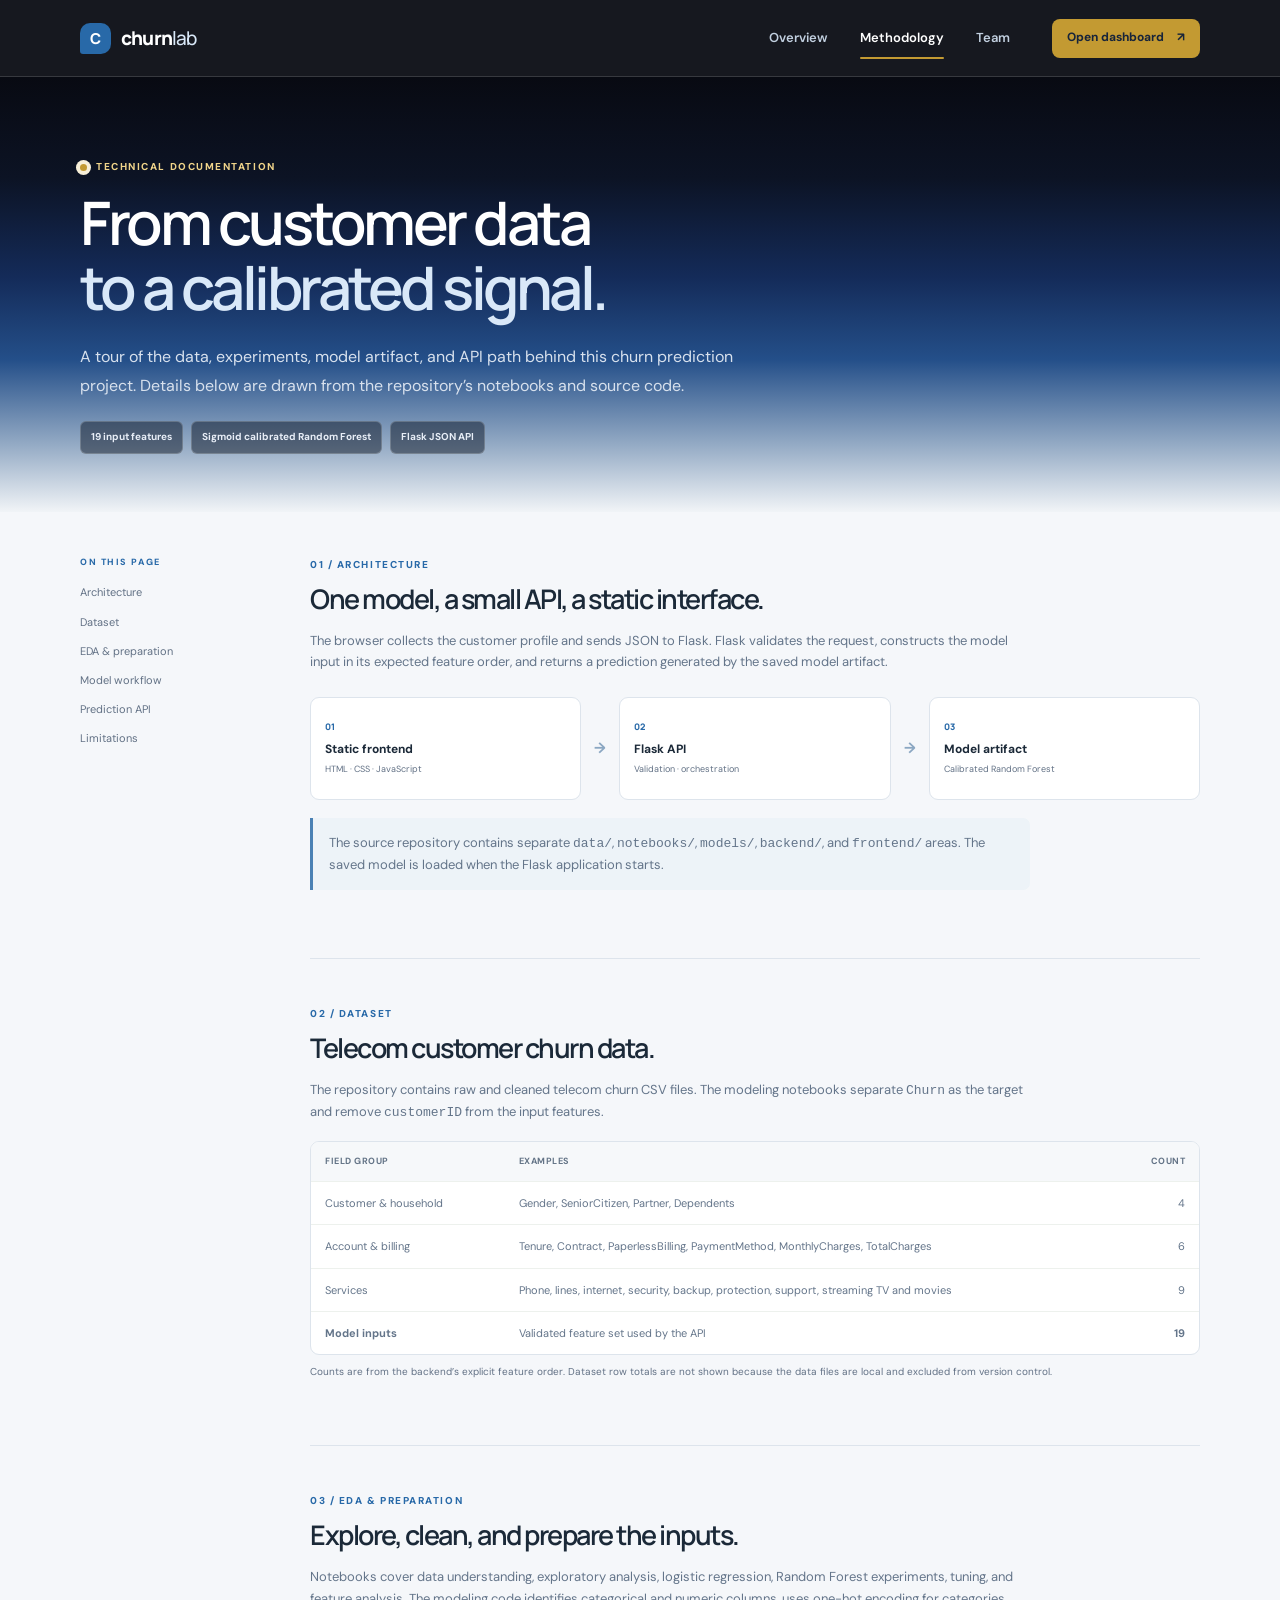
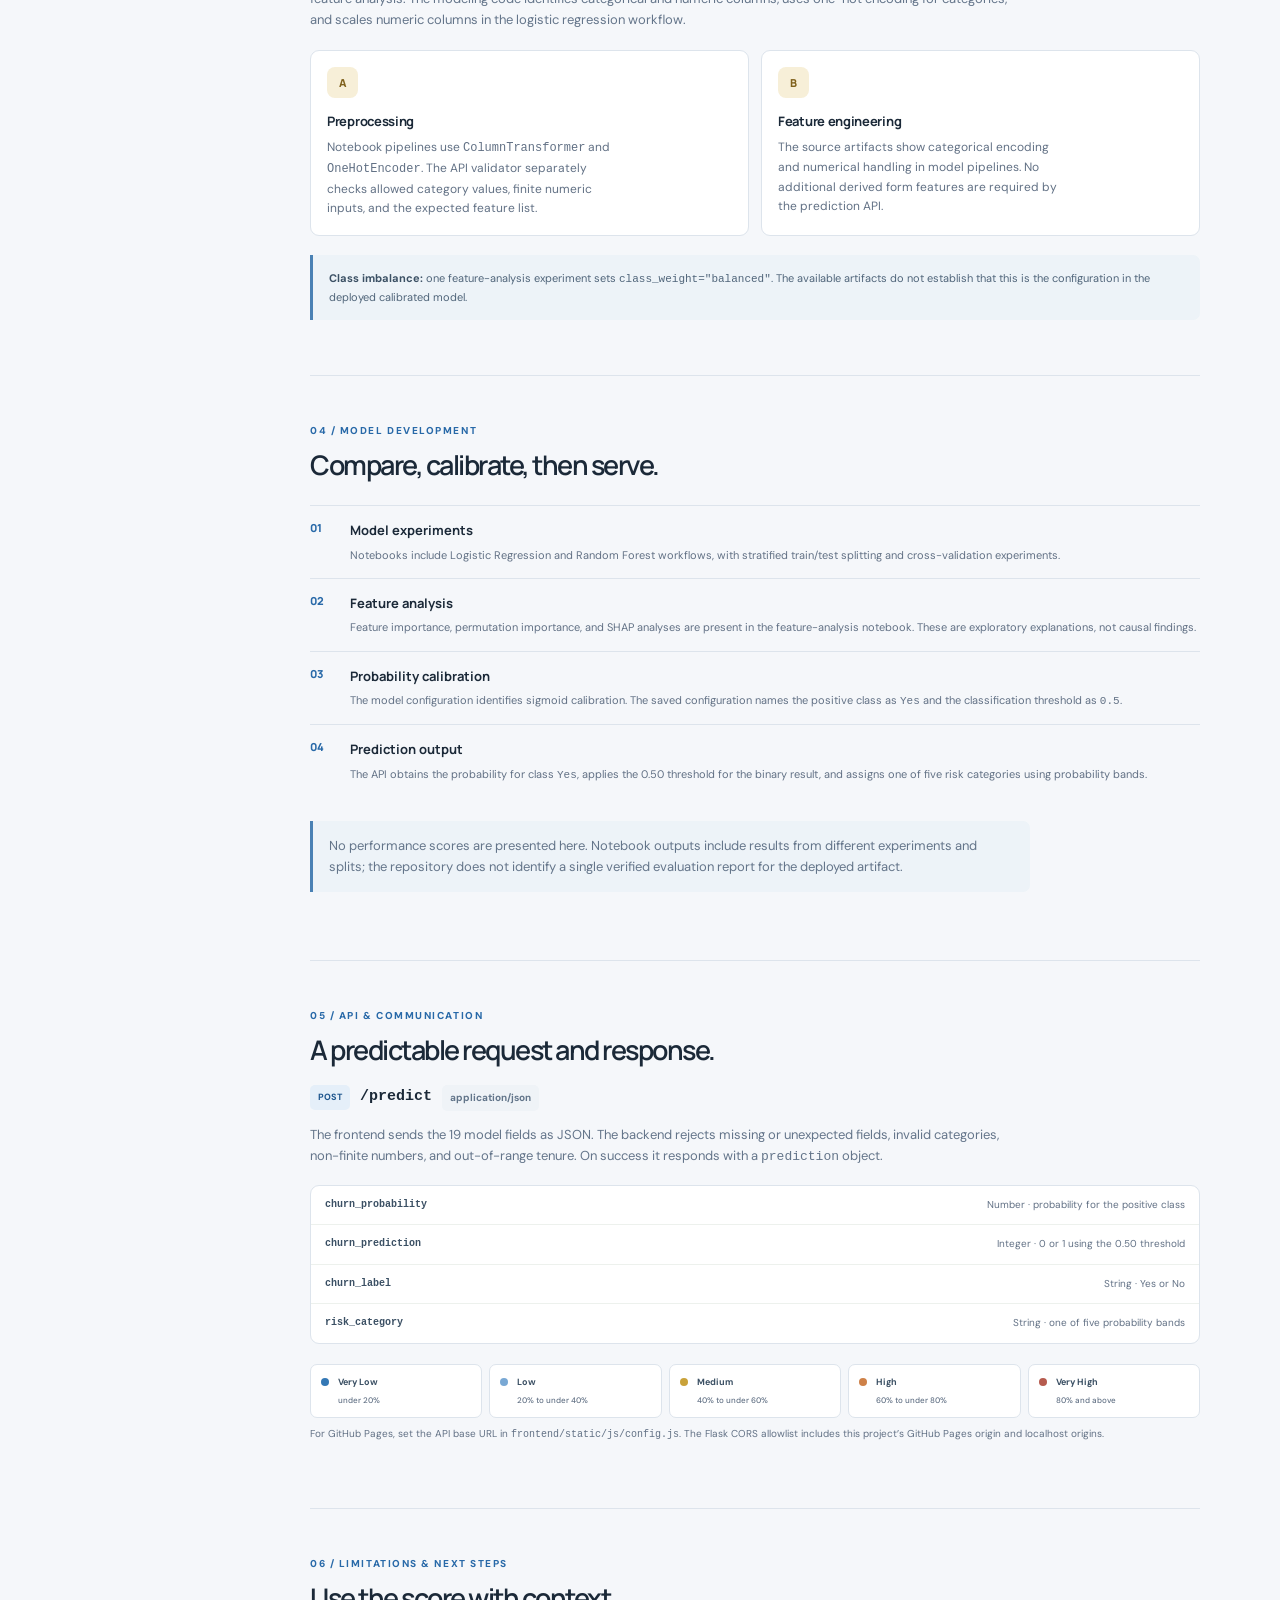
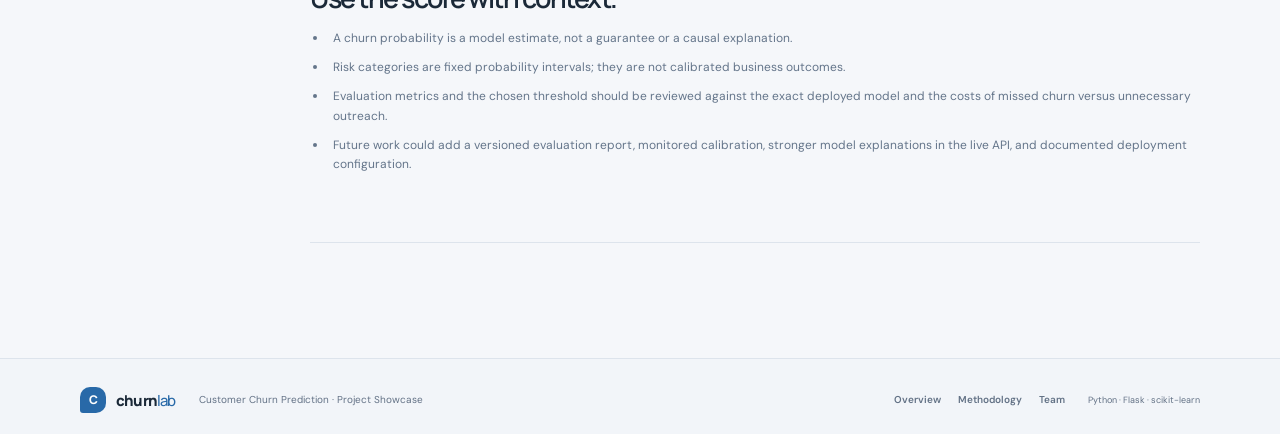
==== frontend/methodology.html @ b845e89e "ui enhancement" ====
<!doctype html>
<html lang="en">
<head>
  <meta charset="utf-8">
  <meta name="viewport" content="width=device-width, initial-scale=1">
  <meta name="theme-color" content="#F5F7FA">
  <meta name="description" content="Technical workflow, model configuration, prediction pipeline, and limitations for the Customer Churn Prediction project.">
  <title>Methodology | Customer Churn Prediction</title>
  <link rel="stylesheet" href="static/css/style.css">
</head>
<body>
  <a class="skip-link" href="#main">Skip to content</a>
  <header class="site-header"><div class="container nav-wrap"><a class="brand" href="index.html"><span class="brand-mark">C</span><span>churn<span class="brand-light">lab</span></span></a><nav class="site-nav" aria-label="Main navigation"><a href="index.html">Overview</a><a class="active" aria-current="page" href="methodology.html">Methodology</a><a href="team.html">Team</a></nav><a class="button button-small button-dark nav-cta" href="index.html#dashboard">Open dashboard <span aria-hidden="true">↗</span></a></div></header>
  <main id="main">
    <section class="page-hero container"><p class="eyebrow"><span class="eyebrow-dot"></span> TECHNICAL DOCUMENTATION</p><h1>From customer data<br><span>to a calibrated signal.</span></h1><p class="hero-lede">A tour of the data, experiments, model artifact, and API path behind this churn prediction project. Details below are drawn from the repository’s notebooks and source code.</p><div class="page-meta"><span>19 input features</span><span>Sigmoid calibrated Random Forest</span><span>Flask JSON API</span></div></section>
    <section class="section container doc-layout"><aside class="toc"><p class="eyebrow">ON THIS PAGE</p><a href="#architecture">Architecture</a><a href="#data">Dataset</a><a href="#eda">EDA & preparation</a><a href="#model">Model workflow</a><a href="#api">Prediction API</a><a href="#limits">Limitations</a></aside>
      <div class="doc-content">
        <section class="doc-section" id="architecture"><p class="eyebrow">01 / ARCHITECTURE</p><h2>One model, a small API, a static interface.</h2><p>The browser collects the customer profile and sends JSON to Flask. Flask validates the request, constructs the model input in its expected feature order, and returns a prediction generated by the saved model artifact.</p><div class="architecture-flow"><div><span>01</span><strong>Static frontend</strong><small>HTML · CSS · JavaScript</small></div><b aria-hidden="true">→</b><div><span>02</span><strong>Flask API</strong><small>Validation · orchestration</small></div><b aria-hidden="true">→</b><div><span>03</span><strong>Model artifact</strong><small>Calibrated Random Forest</small></div></div><p class="note-box">The source repository contains separate <code>data/</code>, <code>notebooks/</code>, <code>models/</code>, <code>backend/</code>, and <code>frontend/</code> areas. The saved model is loaded when the Flask application starts.</p></section>
        <section class="doc-section" id="data"><p class="eyebrow">02 / DATASET</p><h2>Telecom customer churn data.</h2><p>The repository contains raw and cleaned telecom churn CSV files. The modeling notebooks separate <code>Churn</code> as the target and remove <code>customerID</code> from the input features.</p><div class="table-wrap"><table><thead><tr><th>Field group</th><th>Examples</th><th>Count</th></tr></thead><tbody><tr><td>Customer & household</td><td>Gender, SeniorCitizen, Partner, Dependents</td><td>4</td></tr><tr><td>Account & billing</td><td>Tenure, Contract, PaperlessBilling, PaymentMethod, MonthlyCharges, TotalCharges</td><td>6</td></tr><tr><td>Services</td><td>Phone, lines, internet, security, backup, protection, support, streaming TV and movies</td><td>9</td></tr><tr><td><strong>Model inputs</strong></td><td>Validated feature set used by the API</td><td><strong>19</strong></td></tr></tbody></table></div><p class="small-note">Counts are from the backend’s explicit feature order. Dataset row totals are not shown because the data files are local and excluded from version control.</p></section>
        <section class="doc-section" id="eda"><p class="eyebrow">03 / EDA & PREPARATION</p><h2>Explore, clean, and prepare the inputs.</h2><p>Notebooks cover data understanding, exploratory analysis, logistic regression, Random Forest experiments, tuning, and feature analysis. The modeling code identifies categorical and numeric columns, uses one-hot encoding for categories, and scales numeric columns in the logistic regression workflow.</p><div class="two-col-cards"><article><span class="number-stamp">A</span><h3>Preprocessing</h3><p>Notebook pipelines use <code>ColumnTransformer</code> and <code>OneHotEncoder</code>. The API validator separately checks allowed category values, finite numeric inputs, and the expected feature list.</p></article><article><span class="number-stamp">B</span><h3>Feature engineering</h3><p>The source artifacts show categorical encoding and numerical handling in model pipelines. No additional derived form features are required by the prediction API.</p></article></div><div class="note-box"><strong>Class imbalance:</strong> one feature-analysis experiment sets <code>class_weight="balanced"</code>. The available artifacts do not establish that this is the configuration in the deployed calibrated model.</div></section>
        <section class="doc-section" id="model"><p class="eyebrow">04 / MODEL DEVELOPMENT</p><h2>Compare, calibrate, then serve.</h2><div class="workflow-list"><div><span>01</span><div><h3>Model experiments</h3><p>Notebooks include Logistic Regression and Random Forest workflows, with stratified train/test splitting and cross-validation experiments.</p></div></div><div><span>02</span><div><h3>Feature analysis</h3><p>Feature importance, permutation importance, and SHAP analyses are present in the feature-analysis notebook. These are exploratory explanations, not causal findings.</p></div></div><div><span>03</span><div><h3>Probability calibration</h3><p>The model configuration identifies sigmoid calibration. The saved configuration names the positive class as <code>Yes</code> and the classification threshold as <code>0.5</code>.</p></div></div><div><span>04</span><div><h3>Prediction output</h3><p>The API obtains the probability for class <code>Yes</code>, applies the 0.50 threshold for the binary result, and assigns one of five risk categories using probability bands.</p></div></div></div><p class="note-box">No performance scores are presented here. Notebook outputs include results from different experiments and splits; the repository does not identify a single verified evaluation report for the deployed artifact.</p></section>
        <section class="doc-section" id="api"><p class="eyebrow">05 / API & COMMUNICATION</p><h2>A predictable request and response.</h2><div class="endpoint-summary"><span class="method-pill">POST</span><code>/predict</code><span class="tag-neutral">application/json</span></div><p>The frontend sends the 19 model fields as JSON. The backend rejects missing or unexpected fields, invalid categories, non-finite numbers, and out-of-range tenure. On success it responds with a <code>prediction</code> object.</p><div class="api-fields"><div><code>churn_probability</code><span>Number · probability for the positive class</span></div><div><code>churn_prediction</code><span>Integer · 0 or 1 using the 0.50 threshold</span></div><div><code>churn_label</code><span>String · Yes or No</span></div><div><code>risk_category</code><span>String · one of five probability bands</span></div></div><div class="risk-bands"><div><i class="risk-dot risk-1"></i><span>Very Low</span><strong>under 20%</strong></div><div><i class="risk-dot risk-2"></i><span>Low</span><strong>20% to under 40%</strong></div><div><i class="risk-dot risk-3"></i><span>Medium</span><strong>40% to under 60%</strong></div><div><i class="risk-dot risk-4"></i><span>High</span><strong>60% to under 80%</strong></div><div><i class="risk-dot risk-5"></i><span>Very High</span><strong>80% and above</strong></div></div><p class="small-note">For GitHub Pages, set the API base URL in <code>frontend/static/js/config.js</code>. The Flask CORS allowlist includes this project’s GitHub Pages origin and localhost origins.</p></section>
        <section class="doc-section" id="limits"><p class="eyebrow">06 / LIMITATIONS & NEXT STEPS</p><h2>Use the score with context.</h2><ul class="plain-list"><li>A churn probability is a model estimate, not a guarantee or a causal explanation.</li><li>Risk categories are fixed probability intervals; they are not calibrated business outcomes.</li><li>Evaluation metrics and the chosen threshold should be reviewed against the exact deployed model and the costs of missed churn versus unnecessary outreach.</li><li>Future work could add a versioned evaluation report, monitored calibration, stronger model explanations in the live API, and documented deployment configuration.</li></ul></section>
      </div></section>
  </main>
  <footer class="site-footer"><div class="container footer-inner"><a class="brand" href="index.html"><span class="brand-mark">C</span><span>churn<span class="brand-light">lab</span></span></a><p>Customer Churn Prediction · Project Showcase</p><nav aria-label="Footer navigation"><a href="index.html">Overview</a><a href="methodology.html">Methodology</a><a href="team.html">Team</a></nav><span class="footer-tech">Python · Flask · scikit-learn</span></div></footer>
</body>
</html>
---- frontend/static/css/style.css ----
@import url('https://fonts.googleapis.com/css2?family=DM+Sans:wght@400;500;600;700&family=Manrope:wght@400;500;600;700;800&display=swap');

:root {
  color-scheme: light;
  --ink: #1B2938;
  --ink-soft: #3B5064;
  --muted: #627185;
  --blue: #2869A8;
  --blue-deep: #1E4F82;
  --blue-pale: #DCEAF6;
  --blue-wash: #EFF5FB;
  --paper: #F5F7FA;
  --white: #fff;
  --line: #DDE4EC;
  --gold: #C39A32;
  --gold-pale: #F7EFD8;
  --danger: #a7473f;
  --shadow: 0 22px 60px rgba(27, 48, 72, .10);
  --radius: 18px;
  --space-section: clamp(72px, 9vw, 120px);
  font-family: 'DM Sans', sans-serif;
  font-synthesis: none;
  text-rendering: optimizeLegibility;
}

* { box-sizing: border-box; }
html { scroll-behavior: smooth; scroll-padding-top: 94px; }
body { margin: 0; background: var(--paper); color: var(--ink); font-size: 15px; line-height: 1.65; }
a { color: inherit; text-decoration: none; }
button, input, select { font: inherit; }
button, a, input, select { -webkit-tap-highlight-color: transparent; }
::selection { background: #DCEAF6; color: var(--ink); }
.container { width: min(1120px, calc(100% - 48px)); margin-inline: auto; }
.skip-link { position: absolute; top: -60px; left: 16px; z-index: 20; padding: 10px 16px; background: var(--ink); color: #fff; border-radius: 8px; }
.skip-link:focus { top: 12px; }

.site-header { position: sticky; top: 0; z-index: 10; border-bottom: 1px solid rgba(255,255,255,.14); background: rgba(8,10,18,.94); backdrop-filter: blur(14px); }
.site-header .brand { color: #fff; }
.site-header .brand-light { color: #D9E8F8; }
.site-header .site-nav a { color: #C2D0E0; }
.site-header .site-nav a:hover, .site-header .site-nav a.active { color: #fff; }
.site-header .site-nav a.active::after { background: var(--gold); }
.site-header .nav-cta { background: var(--gold); color: #17243A; box-shadow: none; }
.site-header .nav-cta:hover { background: #D6B34D; }
.nav-wrap { min-height: 76px; display: flex; align-items: center; justify-content: space-between; gap: 24px; }
.brand { display: inline-flex; align-items: center; gap: 10px; font: 800 19px/1 'Manrope', sans-serif; letter-spacing: -.8px; }
.brand-mark { width: 31px; height: 31px; display: grid; place-items: center; background: var(--blue); color: white; border-radius: 10px 10px 10px 3px; font: 800 15px/1 'Manrope', sans-serif; }
.brand-light { color: var(--blue); font-weight: 500; }
.site-nav { display: flex; align-items: center; gap: 32px; margin-left: auto; margin-right: 18px; }
.site-nav a, .footer-inner nav a { color: var(--muted); font-size: 13px; font-weight: 600; transition: color .18s ease; }
.site-nav a:hover, .site-nav a.active, .footer-inner nav a:hover { color: var(--blue-deep); }
.site-nav a.active { position: relative; }
.site-nav a.active::after { content: ''; position: absolute; bottom: -10px; left: 0; right: 0; height: 2px; background: var(--blue); border-radius: 3px; }
.button { min-height: 48px; display: inline-flex; align-items: center; justify-content: center; gap: 13px; padding: 0 20px; border: 1px solid transparent; border-radius: 8px; font-size: 13px; font-weight: 700; cursor: pointer; transition: transform .18s ease, background .18s ease, box-shadow .18s ease; }
.button:hover { transform: translateY(-2px); }
.button:focus-visible, a:focus-visible, select:focus-visible, input:focus-visible { outline: 3px solid #8AB3DA; outline-offset: 3px; }
.button-dark { background: var(--blue-deep); color: #fff; box-shadow: 0 5px 12px rgba(30, 79, 130, .12); }
.button-dark:hover { background: #193F68; box-shadow: 0 9px 20px rgba(30, 79, 130, .2); }
.button-outline { border-color: #CBD8E4; background: rgba(255,255,255,.45); color: var(--ink); }
.button-outline:hover { background: #fff; }
.button-small { min-height: 39px; padding-inline: 14px; font-size: 12px; }

.hero { position: relative; isolation: isolate; min-height: 660px; display: grid; grid-template-columns: 1.03fr .97fr; align-items: center; gap: 40px; padding-block: 65px 78px; color: #fff; }
.hero::before { content: ''; position: absolute; z-index: -1; top: 0; bottom: 0; left: 50%; width: 100vw; transform: translateX(-50%); background: linear-gradient(180deg, #080A12 0%, #0C1324 23%, #142B59 46%, #244F89 65%, #91A8C3 84%, #F1F4F7 100%); }
.hero-copy { padding-top: 4px; }
.hero .eyebrow { color: #F0D48A; }
.eyebrow { display: flex; align-items: center; gap: 9px; margin: 0 0 16px; color: var(--blue); font-size: 10px; line-height: 1.4; letter-spacing: 1.55px; font-weight: 800; }
.eyebrow-dot { width: 7px; height: 7px; background: var(--gold); border-radius: 50%; box-shadow: 0 0 0 4px var(--gold-pale); }
h1, h2, h3, p { margin-top: 0; }
h1, h2, h3 { font-family: 'Manrope', sans-serif; }
.hero h1, .page-hero h1 { margin: 0; font-size: clamp(42px, 5.6vw, 68px); line-height: 1.09; font-weight: 600; letter-spacing: -3.5px; }
.hero h1 { color: #fff; }
.hero h1 span { color: #D9E8F8; }
.page-hero h1 span { color: var(--blue); }
.hero-lede { max-width: 510px; margin: 22px 0 27px; color: var(--muted); font-size: 16px; line-height: 1.8; }
.hero .hero-lede { color: #D8E1ED; }
.hero-actions { display: flex; flex-wrap: wrap; gap: 11px; }
.hero .button-dark { background: var(--gold); color: #17243A; box-shadow: 0 6px 18px rgba(4, 10, 24, .24); }
.hero .button-dark:hover { background: #D6B34D; }
.hero .button-outline { border-color: rgba(255,255,255,.38); background: rgba(255,255,255,.08); color: #fff; }
.hero .button-outline:hover { background: rgba(255,255,255,.16); }
.hero-facts { display: inline-flex; align-items: center; flex-wrap: wrap; gap: 13px; margin-top: 36px; padding: 10px 13px; border: 1px solid rgba(255,255,255,.2); background: rgba(8,15,30,.55); border-radius: 8px; color: #E8EEF7; font-size: 11px; }
.hero-facts strong { color: #fff; font-size: 13px; }
.hero-facts i { width: 3px; height: 3px; background: #D6B34D; border-radius: 50%; }
.hero-art { min-height: 410px; position: relative; display: grid; place-items: center; isolation: isolate; }
.hero-art::before { content: ''; position: absolute; width: 320px; height: 320px; border-radius: 50%; background: radial-gradient(circle, #E3EDF7 0%, #EEF4FA 43%, rgba(234,242,248,0) 71%); z-index: -2; }
.orbit { position: absolute; border: 1px solid #D7E4F0; border-radius: 50%; z-index: -1; }
.orbit-one { width: 370px; height: 370px; transform: rotate(-24deg) scaleY(.68); }
.orbit-two { width: 430px; height: 270px; transform: rotate(30deg); border-color: #E1E8F0; }
.hero-card { width: min(390px, 90%); padding: 23px 24px 17px; border: 1px solid rgba(223,231,225,.9); background: rgba(255,255,255,.92); border-radius: 13px; box-shadow: var(--shadow); transform: rotate(-2deg); }
.hero-card-top { display: flex; align-items: center; gap: 9px; color: #64758A; font-size: 9px; letter-spacing: 1.2px; font-weight: 800; }
.mini-icon { width: 23px; height: 23px; display: grid; place-items: center; color: var(--blue); background: var(--blue-wash); border-radius: 6px; font-size: 14px; }
.live-pill { margin-left: auto; color: var(--blue); font-size: 8px; font-weight: 800; }
.muted-label { margin: 28px 0 2px; color: var(--muted); font-size: 11px; }
.output-list { margin-top: 14px; }
.output-list > div { display: flex; justify-content: space-between; gap: 12px; padding: 8px 0; border-bottom: 1px solid #edf1ed; }
.output-list code { color: var(--ink-soft); font-size: 10px; }
.output-list span { color: #64758A; font-size: 9px; }
.hero-card-rule { height: 1px; margin: 19px 0 12px; background: #edf0ed; }
.hero-card-bottom { display: flex; justify-content: space-between; align-items: center; color: var(--ink-soft); font-size: 10px; font-weight: 700; }
.tag-neutral { display: inline-flex; align-items: center; padding: 5px 8px; color: #62758A; background: #EFF3F7; border-radius: 5px; font-size: 10px; font-weight: 700; }
.demo-note { margin: 11px 0 0; color: #64758A; font-size: 9px; }
.floating-note { position: absolute; right: -5px; bottom: 61px; display: flex; align-items: center; gap: 10px; padding: 12px 15px; border: 1px solid #E1E8F0; background: white; border-radius: 10px; box-shadow: 0 10px 28px rgba(27,48,72,.09); transform: rotate(2deg); }
.check-mark { width: 24px; height: 24px; display: grid; place-items: center; color: var(--blue); background: var(--blue-wash); border-radius: 50%; font-size: 12px; font-weight: 800; }
.floating-note strong, .floating-note small { display: block; }
.floating-note strong { font-size: 10px; }
.floating-note small { margin-top: 2px; color: var(--muted); font-size: 9px; }
.art-caption { position: absolute; bottom: 16px; color: #64758A; font-size: 10px; }

.section { padding-block: var(--space-section); }
.intro-band { background: #EAF1F8; }
.intro-grid { display: grid; grid-template-columns: .85fr 1.15fr; gap: 80px; align-items: start; }
.intro-grid h2, .section-head h2, .model-grid h2, .doc-section h2 { margin: 0; font-size: clamp(27px, 3.3vw, 39px); line-height: 1.22; letter-spacing: -1.5px; font-weight: 600; }
.intro-copy { max-width: 600px; padding-top: 7px; color: #617185; font-size: 14px; }
.intro-copy p:last-child { margin-bottom: 0; }
.section-head { display: flex; justify-content: space-between; align-items: end; gap: 32px; margin-bottom: 35px; }
.section-head .eyebrow { margin-bottom: 11px; }
.section-sub { max-width: 360px; margin: 0 0 2px; color: var(--muted); font-size: 13px; }
.capability-grid { display: grid; grid-template-columns: repeat(3, 1fr); gap: 16px; }
.capability { min-height: 228px; position: relative; padding: 24px 22px; border: 1px solid var(--line); background: rgba(255,255,255,.54); border-radius: 12px; transition: transform .2s ease, box-shadow .2s ease, background .2s ease; }
.capability:hover { transform: translateY(-4px); background: #fff; box-shadow: 0 14px 34px rgba(27,48,72,.07); }
.number-stamp { width: 31px; height: 31px; display: inline-grid; place-items: center; color: #80621D; background: #F7EFD8; border-radius: 8px; font: 800 11px/1 'Manrope',sans-serif; }
.capability h3, .two-col-cards h3 { margin: 25px 0 9px; font-size: 17px; letter-spacing: -.3px; }
.capability p, .two-col-cards p { max-width: 290px; margin-bottom: 0; color: var(--muted); font-size: 12px; }
.card-arrow { position: absolute; top: 27px; right: 24px; color: #90A5BA; font-size: 16px; }
.model-band { background: #1B416B; color: #fff; }
.model-grid { display: grid; grid-template-columns: 1fr .8fr; align-items: center; gap: 95px; }
.model-grid .eyebrow { color: #A8C9E8; }
.model-grid h2 { font-size: clamp(30px, 4vw, 45px); }
.body-copy { max-width: 475px; margin: 19px 0; color: #C1CFDC; font-size: 13px; }
.text-link { display: inline-flex; align-items: center; gap: 10px; color: #D9BF78; font-size: 12px; font-weight: 700; }
.text-link:hover { color: #fff; }
.model-panel { padding: 22px 24px 16px; border: 1px solid rgba(194,221,202,.2); background: rgba(255,255,255,.06); border-radius: 12px; }
.panel-heading { display: flex; justify-content: space-between; color: #DCE7F1; font-size: 12px; font-weight: 700; }
.panel-icon { color: #A8C9E8; }
.model-panel dl { margin: 18px 0 0; }
.model-panel dl div { display: flex; justify-content: space-between; gap: 20px; padding: 11px 0; border-top: 1px solid rgba(194,221,202,.13); font-size: 11px; }
.model-panel dt { color: #BAC9D8; }
.model-panel dd { margin: 0; color: #F2F6FA; font-weight: 700; text-align: right; }
.panel-foot { margin: 9px 0 0; color: #AEBFD0; font-size: 9px; }
.how-section { padding-bottom: 90px; }
.steps { display: grid; grid-template-columns: repeat(4,1fr); gap: 0; margin: 0; padding: 0; list-style: none; }
.steps li { display: flex; align-items: flex-start; gap: 13px; padding: 20px 17px 0 0; border-top: 1px solid #CBD8E4; }
.steps li > span, .workflow-list > div > span { color: var(--blue); font: 800 11px/1.4 'Manrope',sans-serif; }
.steps h3 { margin: 0 0 7px; font-size: 13px; }
.steps p { margin: 0; color: var(--muted); font-size: 11px; }
code { font-family: Consolas, 'SFMono-Regular', monospace; }
.dashboard-section { background: #EAF1F8; scroll-margin-top: 76px; }
.dashboard-head { margin-bottom: 27px; }
.prediction-form { padding: 10px 28px 25px; border: 1px solid #D9E3ED; background: #fff; border-radius: 14px; box-shadow: 0 14px 36px rgba(27,48,72,.045); }
.form-group { padding: 24px 0 28px; border-bottom: 1px solid #edf1ed; }
.form-group-heading { display: flex; align-items: flex-start; gap: 12px; margin-bottom: 20px; }
.form-group-heading > span { width: 26px; height: 26px; flex: 0 0 26px; display: grid; place-items: center; color: var(--blue); background: var(--blue-wash); border-radius: 7px; font: 800 10px/1 'Manrope',sans-serif; }
.form-group-heading h3 { margin: 1px 0 2px; font-size: 15px; }
.form-group-heading p { margin: 0; color: var(--muted); font-size: 11px; }
.form-grid { display: grid; grid-template-columns: repeat(3, minmax(0,1fr)); gap: 17px 19px; }
.form-field label { display: block; margin-bottom: 6px; color: #50657A; font-size: 11px; font-weight: 700; }
.form-field input, .form-field select { width: 100%; min-height: 42px; padding: 0 12px; border: 1px solid #DEE5ED; background: #FBFCFE; color: var(--ink); border-radius: 7px; font-size: 12px; }
.form-field input:focus, .form-field select:focus { border-color: #77A6D1; outline: none; box-shadow: 0 0 0 3px rgba(40,105,168,.12); }
.form-submit { display: flex; align-items: center; justify-content: space-between; gap: 20px; padding-top: 22px; }
.form-submit p { max-width: 420px; margin: 0; color: var(--muted); font-size: 11px; }
.form-submit button:disabled { opacity: .65; cursor: wait; transform: none; }
.prediction-result:empty { display: none; }
.prediction-result { margin-top: 22px; }
.loading-message, .error-message, .prediction-card { padding: 22px; border: 1px solid #D9E3ED; background: white; border-radius: 12px; }
.loading-message { color: var(--blue-deep); }
.error-message { border-color: #edcfca; background: #fff9f8; }
.error-message h3 { margin-bottom: 5px; color: var(--danger); font-size: 16px; }
.error-message p { margin: 4px 0; color: #765a56; font-size: 12px; }
.prediction-card { box-shadow: 0 14px 36px rgba(27,48,72,.05); }
.prediction-header { display: flex; align-items: center; justify-content: space-between; gap: 15px; padding-bottom: 16px; border-bottom: 1px solid #edf1ed; }
.prediction-header h2 { margin: 0; font-size: 20px; }
.risk-badge { padding: 6px 10px; border-radius: 999px; background: #EEF3F8; color: var(--ink-soft); font-size: 11px; font-weight: 700; }
.risk-badge.very-low-risk, .risk-badge.low-risk { background: #E2EFF8; color: #20578E; }
.risk-badge.medium-risk { background: #F7F0D8; color: #80621D; }
.risk-badge.high-risk, .risk-badge.very-high-risk { background: #f9e7df; color: #9c4c35; }
.probability-section { padding: 18px 0 7px; }
.result-label { margin: 0; color: var(--muted); font-size: 11px; }
.probability-value { margin: 0; color: var(--blue-deep); font: 600 37px/1.2 'Manrope',sans-serif; letter-spacing: -1.8px; }
.risk-scale-track { height: 8px; overflow: hidden; background: #E9EEF4; border-radius: 10px; }
.risk-fill { height: 100%; background: linear-gradient(90deg,#4E8BC2,#D1B04B,#c27a46,#af5647); border-radius: inherit; transition: width .35s ease; }
.risk-scale-labels { display: flex; justify-content: space-between; margin-top: 6px; color: #64758A; font-size: 9px; }
.prediction-details { display: grid; grid-template-columns: repeat(3,1fr); gap: 10px; margin-top: 20px; }
.detail-item { padding: 12px; background: #F4F7FA; border-radius: 8px; }
.detail-label, .detail-item strong { display: block; }
.detail-label { margin-bottom: 4px; color: var(--muted); font-size: 10px; }
.detail-item strong { color: var(--ink); font-size: 13px; }
.detail-item strong.churn-yes { color: var(--danger); }
.detail-item strong.churn-no { color: var(--blue); }
.prediction-explanation { margin-top: 14px; color: var(--muted); font-size: 11px; }
.prediction-explanation p { margin: 0; }
.copy-json-button { margin-top: 14px; padding: 8px 12px; border: 1px solid #CEDAE6; background: #fff; color: var(--blue-deep); border-radius: 6px; font-size: 10px; font-weight: 700; cursor: pointer; }
.copy-json-button:hover { background: var(--blue-wash); }

.page-hero { position: relative; isolation: isolate; padding-block: 83px 58px; color: #fff; }
.page-hero::before { content: ''; position: absolute; z-index: -1; top: 0; bottom: 0; left: 50%; width: 100vw; transform: translateX(-50%); background: linear-gradient(180deg, #080A12 0%, #0C1324 23%, #142B59 46%, #244F89 65%, #91A8C3 84%, #F1F4F7 100%); }
.page-hero .eyebrow { color: #F0D48A; }
.page-hero h1 { color: #fff; }
.page-hero h1 span { color: #D9E8F8; }
.page-hero h1 { font-size: clamp(39px,5vw,60px); }
.page-hero .hero-lede { max-width: 690px; margin-bottom: 21px; color: #D8E1ED; }
.page-meta { display: flex; flex-wrap: wrap; gap: 8px; }
.page-meta span { padding: 7px 10px; border: 1px solid rgba(255,255,255,.2); background: rgba(8,15,30,.48); border-radius: 6px; color: #E8EEF7; font-size: 10px; font-weight: 700; }
.doc-layout { display: grid; grid-template-columns: 175px minmax(0,1fr); gap: 55px; align-items: start; padding-top: 26px; }
.toc { position: sticky; top: 105px; display: flex; flex-direction: column; align-items: flex-start; gap: 11px; padding: 18px 0; }
.toc .eyebrow { margin-bottom: 4px; font-size: 9px; }
.toc a { color: var(--muted); font-size: 11px; }
.toc a:hover { color: var(--blue); }
.doc-section { padding: 20px 0 55px; border-bottom: 1px solid var(--line); scroll-margin-top: 100px; }
.doc-section + .doc-section { padding-top: 48px; }
.doc-section .eyebrow { margin-bottom: 11px; }
.doc-section h2 { margin-bottom: 14px; font-size: 27px; }
.doc-section > p:not(.eyebrow):not(.small-note) { max-width: 720px; color: #64758A; font-size: 13px; }
.architecture-flow { display: grid; grid-template-columns: 1fr auto 1fr auto 1fr; align-items: center; gap: 13px; margin: 24px 0 18px; }
.architecture-flow > div { min-height: 103px; display: flex; flex-direction: column; justify-content: center; padding: 14px; border: 1px solid var(--line); background: #fff; border-radius: 9px; }
.architecture-flow > div > span { color: var(--blue); font: 800 9px 'Manrope',sans-serif; }
.architecture-flow strong { margin-top: 7px; font-size: 12px; }
.architecture-flow small { margin-top: 2px; color: var(--muted); font-size: 9px; }
.architecture-flow > b { color: #8BA7C2; font-size: 15px; }
.note-box { padding: 14px 16px; border-left: 3px solid #4A81B4; background: #EDF3F8; color: #50657A; border-radius: 0 7px 7px 0; font-size: 11px; }
.note-box strong { color: var(--ink-soft); }
.table-wrap { overflow-x: auto; margin: 18px 0 9px; border: 1px solid var(--line); background: white; border-radius: 9px; }
table { width: 100%; border-collapse: collapse; text-align: left; font-size: 11px; }
th, td { padding: 12px 14px; border-bottom: 1px solid #edf1ed; }
th { color: #637386; background: #F6F8FA; font-size: 9px; letter-spacing: .5px; text-transform: uppercase; }
td { color: #64758A; }
tr:last-child td { border-bottom: 0; }
td:last-child, th:last-child { text-align: right; }
.small-note { margin-top: 8px; color: #627185; font-size: 10px; }
.two-col-cards { display: grid; grid-template-columns: 1fr 1fr; gap: 12px; margin: 19px 0; }
.two-col-cards article { padding: 16px; border: 1px solid var(--line); background: #fff; border-radius: 9px; }
.two-col-cards h3 { margin: 13px 0 6px; font-size: 13px; }
.workflow-list { margin: 23px 0; }
.workflow-list > div { display: grid; grid-template-columns: 35px 1fr; gap: 5px; padding: 14px 0; border-top: 1px solid var(--line); }
.workflow-list h3 { margin: 0 0 4px; font-size: 13px; }
.workflow-list p { margin: 0; color: var(--muted); font-size: 11px; }
.endpoint-summary { display: flex; align-items: center; gap: 10px; margin: 18px 0 13px; }
.method-pill { padding: 5px 8px; background: #E5EFF9; color: #20578E; border-radius: 5px; font-size: 9px; font-weight: 800; }
.endpoint-summary code { font-weight: 700; }
.api-fields { overflow: hidden; margin: 17px 0 8px; border: 1px solid var(--line); background: #fff; border-radius: 9px; }
.api-fields > div { display: flex; justify-content: space-between; gap: 18px; padding: 11px 14px; border-bottom: 1px solid #edf1ed; }
.api-fields > div:last-child { border-bottom: 0; }
.api-fields code { color: var(--ink-soft); font-size: 10px; font-weight: 700; }
.api-fields span { color: var(--muted); font-size: 10px; text-align: right; }
.risk-bands { display: grid; grid-template-columns: repeat(5,1fr); gap: 7px; margin-top: 20px; }
.risk-bands > div { display: grid; grid-template-columns: 10px 1fr; gap: 4px 7px; padding: 10px; border: 1px solid var(--line); background: white; border-radius: 7px; }
.risk-bands span { color: var(--ink-soft); font-size: 9px; font-weight: 700; }
.risk-bands strong { grid-column: 2; color: var(--muted); font-size: 8px; font-weight: 500; }
.risk-dot { width: 8px; height: 8px; margin-top: 3px; border-radius: 50%; }
.risk-1 { background: #3478B5; }.risk-2 { background: #79A8D4; }.risk-3 { background: #C9A23A; }.risk-4 { background: #ce8148; }.risk-5 { background: #b65b4e; }
.plain-list { padding-left: 18px; color: #64758A; font-size: 12px; }
.plain-list li { padding-left: 5px; margin: 9px 0; }

.team-grid { display: grid; grid-template-columns: repeat(4,1fr); gap: 12px; }
.team-card { min-height: 265px; padding: 18px; border: 1px solid var(--line); background: #fff; border-radius: 11px; }
.avatar-placeholder { width: 50px; height: 50px; display: grid; place-items: center; margin-bottom: 19px; background: var(--blue-wash); color: var(--blue); border-radius: 14px 14px 14px 4px; font: 800 12px 'Manrope',sans-serif; }
.team-card .eyebrow { margin-bottom: 7px; font-size: 8px; }
.team-card h3 { margin-bottom: 3px; font-size: 15px; }
.member-id { margin: 0 0 10px; color: var(--muted); font-size: 9px; }
.team-card .role-placeholder { margin: 0 0 10px; color: var(--blue); font-size: 10px; font-weight: 700; }
.team-card > p:last-child { color: var(--muted); font-size: 10px; }
.advisor-card { display: grid; grid-template-columns: 50px 1fr 1fr; align-items: center; gap: 16px; margin-top: 14px; padding: 16px 18px; border: 1px solid var(--line); background: #f9fbfd; border-radius: 10px; }
.advisor-card .avatar-placeholder { margin: 0; }
.advisor-card .eyebrow { margin: 0 0 3px; font-size: 8px; }
.advisor-card h3 { margin: 0; font-size: 14px; }
.advisor-role, .advisor-card > p:last-child { margin: 0; color: var(--muted); font-size: 10px; }
.team-note { margin-top: 17px; }
.team-process { background: #EAF1F8; }
.timeline { max-width: 770px; margin: 8px auto 0; }
.timeline article { position: relative; display: grid; grid-template-columns: 42px 1fr; gap: 18px; padding-bottom: 26px; }
.timeline article:nth-child(even) .timeline-marker { border-color: #E5D59C; background: #F7EFD8; color: #80621D; }
.timeline article:not(:last-child)::after { content: ''; position: absolute; top: 32px; bottom: 0; left: 15px; width: 1px; background: #BED0E2; }
.timeline-marker { position: relative; z-index: 1; width: 31px; height: 31px; display: grid; place-items: center; border: 1px solid #C3D5E8; background: #F8FAFC; color: var(--blue); border-radius: 50%; font: 800 9px 'Manrope',sans-serif; }
.timeline-phase { margin: 1px 0 4px; color: var(--blue); font-size: 8px; letter-spacing: 1px; font-weight: 800; }
.timeline h3 { margin: 0 0 4px; font-size: 15px; }
.timeline p:not(.timeline-phase) { margin: 0; color: #64758A; font-size: 11px; }
.timeline small { display: inline-block; margin-top: 5px; color: #627185; font-size: 9px; }
.tool-list { display: flex; flex-wrap: wrap; gap: 8px; }
.tool-list span { padding: 8px 12px; border: 1px solid var(--line); background: #fff; color: #50657A; border-radius: 7px; font-size: 10px; font-weight: 700; }
.team-conclusion { display: flex; align-items: flex-start; gap: 14px; max-width: 720px; margin-top: 35px; padding: 20px; background: #EAF1F8; border-radius: 9px; }
.conclusion-mark { color: var(--blue); font-size: 20px; }
.team-conclusion p { margin: 0; color: #54697D; font-size: 12px; }
.ownership-grid { display: grid; grid-template-columns: repeat(4,1fr); gap: 10px; }
.ownership-grid > div { display: flex; flex-direction: column; gap: 7px; min-height: 78px; padding: 13px; border: 1px solid var(--line); background: #fff; border-radius: 8px; }
.ownership-grid strong { color: var(--ink-soft); font-size: 10px; }
.ownership-grid span { color: var(--blue); font-size: 10px; }
.coordination-box { margin-top: 13px; padding: 16px; background: #EAF1F8; border-radius: 8px; }
.coordination-box p { margin: 0; color: #637386; font-size: 11px; }
.coordination-box p + p { margin-top: 4px; }
.coordination-box strong { color: var(--ink); }
.tools-section { background: #fff; }

.site-footer { padding: 28px 0; border-top: 1px solid var(--line); background: #F2F5F9; }
.footer-inner { display: flex; align-items: center; gap: 23px; flex-wrap: wrap; }
.footer-inner .brand { font-size: 15px; }
.footer-inner .brand-mark { width: 26px; height: 26px; font-size: 12px; }
.footer-inner > p { margin: 0 auto 0 0; color: #627185; font-size: 10px; }
.footer-inner nav { display: flex; gap: 17px; }
.footer-inner nav a { font-size: 10px; }
.footer-tech { color: #627185; font-size: 9px; }

@media (max-width: 900px) {
  .container { width: min(100% - 40px, 760px); }
  .hero { min-height: unset; grid-template-columns: 1fr .82fr; gap: 15px; padding-block: 65px; }
  .hero-art { min-height: 345px; }
  .floating-note { right: -2px; bottom: 30px; }
  .intro-grid { gap: 40px; }
  .model-grid { gap: 45px; }
  .doc-layout { grid-template-columns: 145px 1fr; gap: 30px; }
  .risk-bands { grid-template-columns: repeat(3,1fr); }
}
@media (max-width: 650px) {
  .container { width: calc(100% - 36px); }
  .nav-wrap { min-height: 67px; flex-wrap: wrap; gap: 12px; padding-block: 12px; }
  .brand { font-size: 17px; }
  .site-nav { order: 3; width: 100%; justify-content: center; gap: clamp(22px,9vw,44px); margin: 0; }
  .site-nav a.active::after { bottom: -7px; }
  .nav-cta { margin-left: auto; }
  .hero { grid-template-columns: 1fr; padding-block: 54px 50px; }
  .hero h1, .page-hero h1 { font-size: clamp(42px,12vw,57px); letter-spacing: -2.5px; }
  .hero-lede { font-size: 14px; }
  .hero-facts { gap: 8px; margin-top: 27px; font-size: 9px; }
  .hero-facts strong { font-size: 11px; }
  .hero-art { min-height: 330px; margin-top: 10px; }
  .hero-card { width: min(370px, 88%); }
  .floating-note { right: 0; bottom: 20px; }
  .art-caption { bottom: -3px; text-align: center; }
  .section { padding-block: 65px; }
  .intro-grid, .model-grid { grid-template-columns: 1fr; gap: 21px; }
  .intro-grid h2, .section-head h2, .model-grid h2 { font-size: 30px; }
  .section-head { display: block; margin-bottom: 25px; }
  .section-sub { margin-top: 12px; }
  .capability-grid { grid-template-columns: 1fr; gap: 10px; }
  .capability { min-height: 0; padding: 19px; }
  .capability h3 { margin-top: 16px; }
  .model-grid { gap: 28px; }
  .model-panel { padding: 18px; }
  .steps { grid-template-columns: 1fr 1fr; gap: 18px 12px; }
  .steps li { padding-right: 6px; }
  .prediction-form { padding: 5px 16px 19px; }
  .form-grid { grid-template-columns: 1fr 1fr; gap: 14px 11px; }
  .form-submit { align-items: flex-start; flex-direction: column; }
  .prediction-details { grid-template-columns: 1fr; gap: 7px; }
  .detail-item { display: flex; justify-content: space-between; align-items: center; gap: 12px; }
  .detail-label { margin: 0; }
  .page-hero { padding-block: 58px 36px; }
  .doc-layout { display: block; padding-top: 14px; }
  .toc { position: static; display: grid; grid-template-columns: repeat(3,1fr); gap: 9px 12px; margin-bottom: 16px; padding: 15px; border: 1px solid var(--line); background: #fff; border-radius: 9px; }
  .toc .eyebrow { grid-column: 1/-1; margin: 0; }
  .toc a { font-size: 10px; }
  .doc-section { padding-bottom: 38px; }
  .doc-section + .doc-section { padding-top: 37px; }
  .doc-section h2 { font-size: 24px; }
  .architecture-flow { grid-template-columns: 1fr; gap: 8px; }
  .architecture-flow > div { min-height: unset; padding: 11px 13px; }
  .architecture-flow > b { text-align: center; transform: rotate(90deg); }
  .two-col-cards { grid-template-columns: 1fr; }
  .risk-bands { grid-template-columns: 1fr 1fr; }
  .api-fields > div { flex-direction: column; gap: 3px; }
  .api-fields span { text-align: left; }
  .team-grid { grid-template-columns: 1fr 1fr; }
  .team-card { min-height: 0; }
  .advisor-card { grid-template-columns: 50px 1fr; }
  .advisor-card > p:last-child { grid-column: 2; }
  .ownership-grid { grid-template-columns: 1fr 1fr; }
  .footer-inner { gap: 13px; }
  .footer-inner > p { order: 3; width: 100%; }
  .footer-inner nav { margin-left: auto; }
  .footer-tech { display: none; }
}
@media (max-width: 390px) {
  .container { width: calc(100% - 28px); }
  .nav-cta { padding-inline: 10px; font-size: 10px; }
  .site-nav { gap: 23px; }
  .hero-facts i { display: none; }
  .hero-facts { column-gap: 13px; }
  .form-grid { grid-template-columns: 1fr; }
  .toc { grid-template-columns: 1fr 1fr; }
  .team-grid { grid-template-columns: 1fr; }
  .advisor-card { grid-template-columns: 44px 1fr; gap: 12px; padding: 14px; }
  .footer-inner nav { gap: 10px; }
}
@media (prefers-reduced-motion: reduce) {
  *, *::before, *::after { scroll-behavior: auto !important; transition-duration: .01ms !important; animation-duration: .01ms !important; }
}
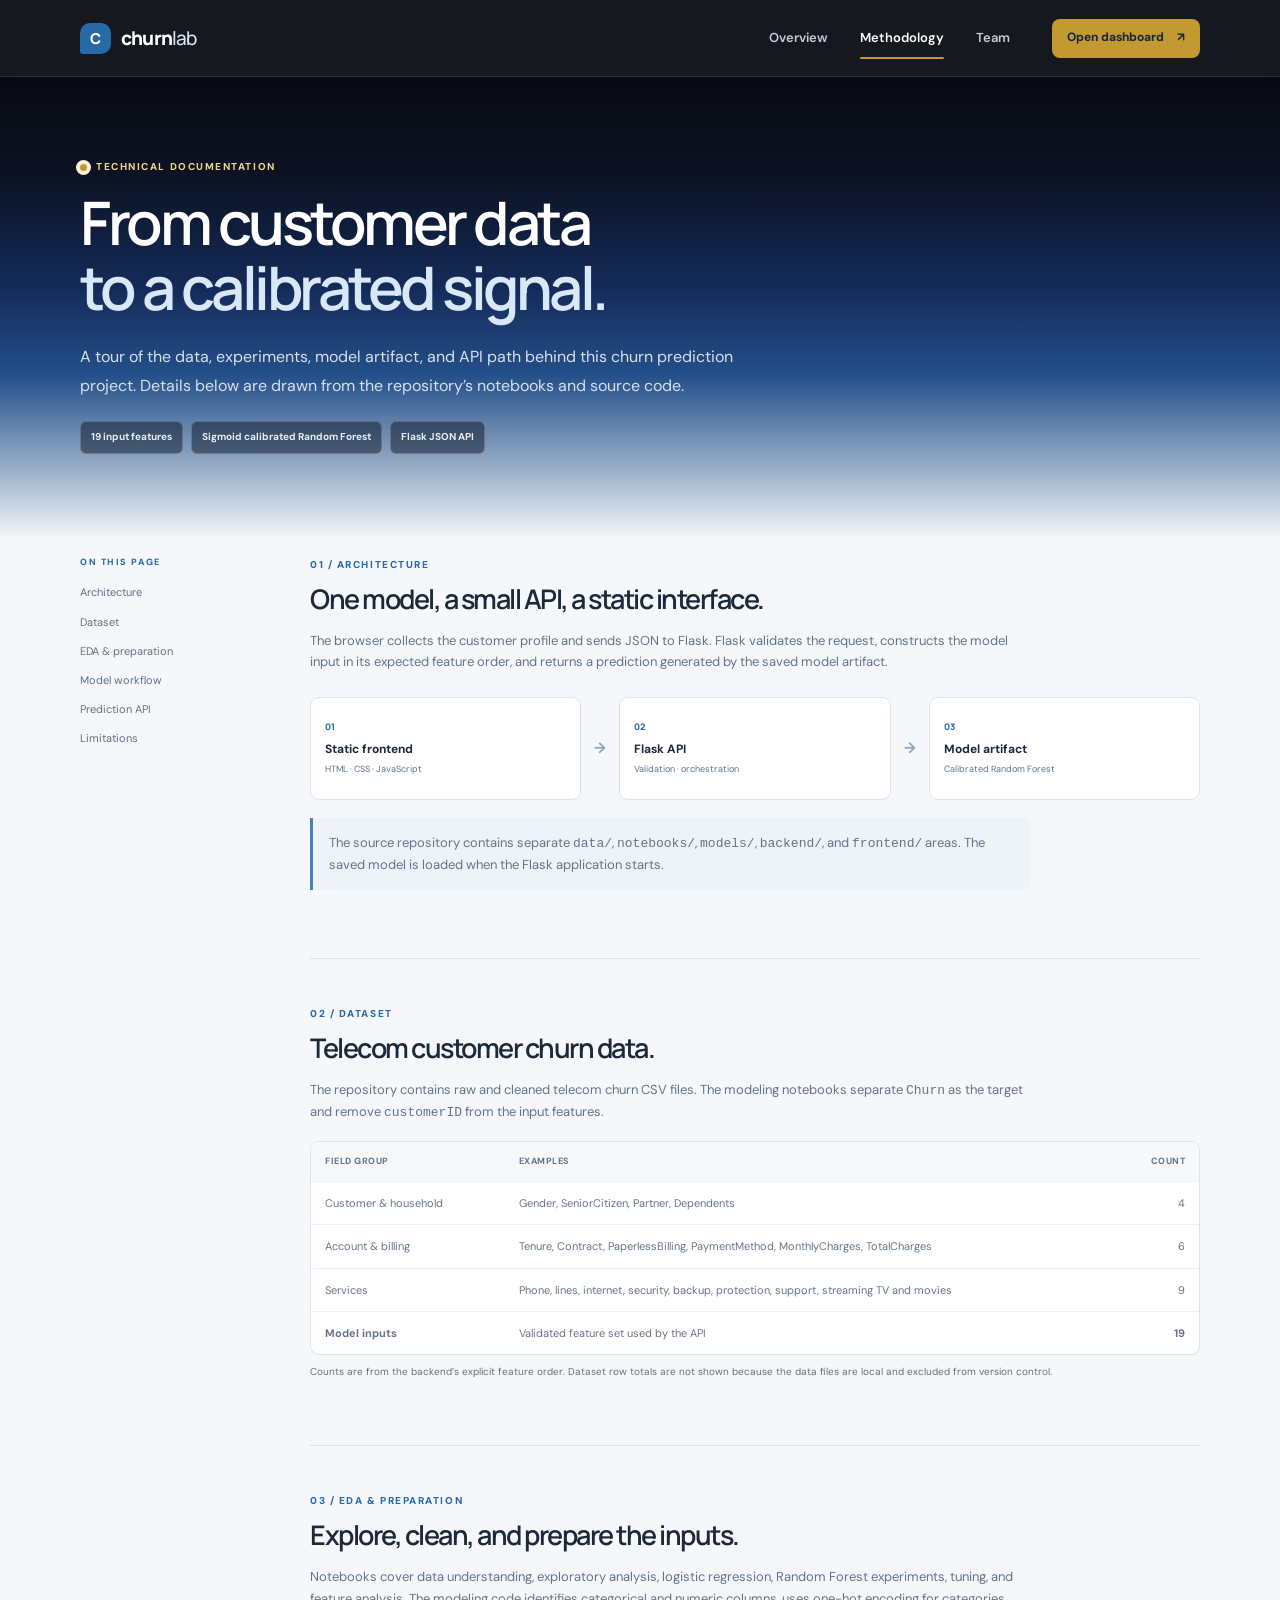
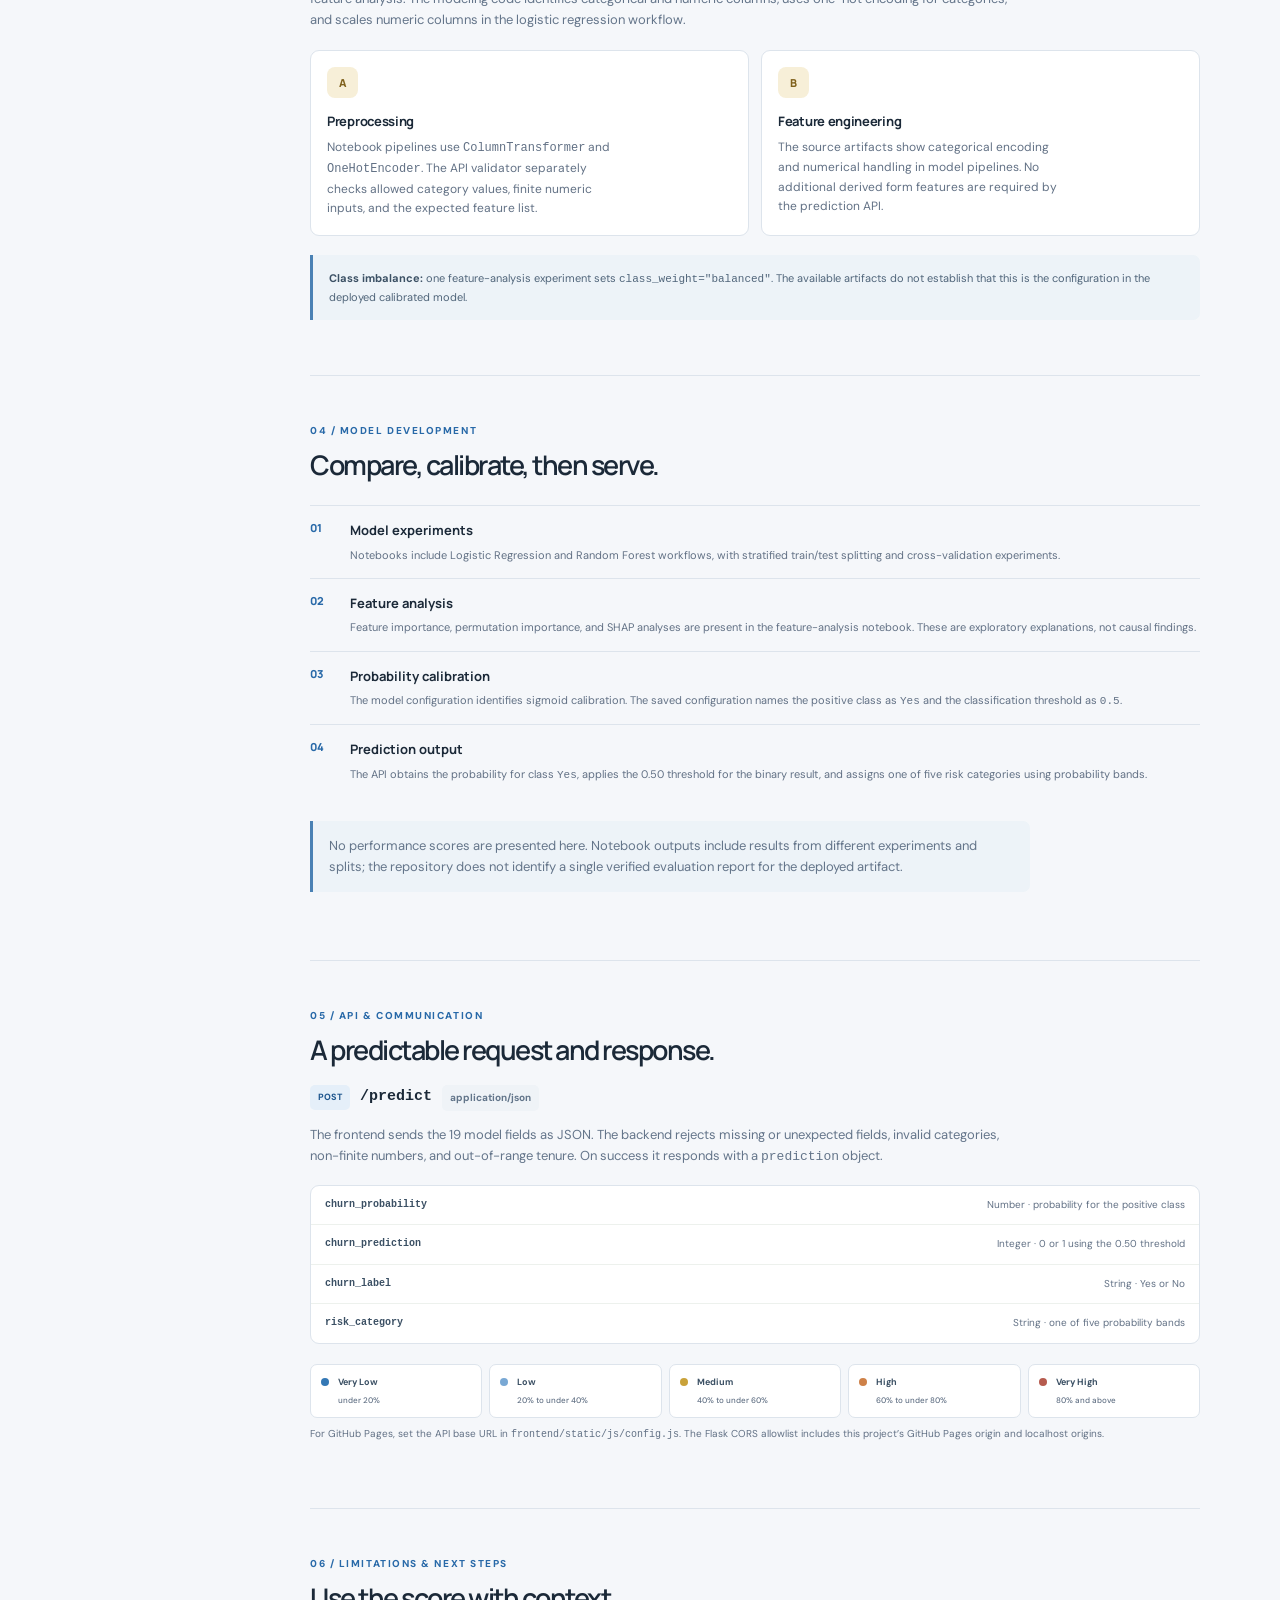
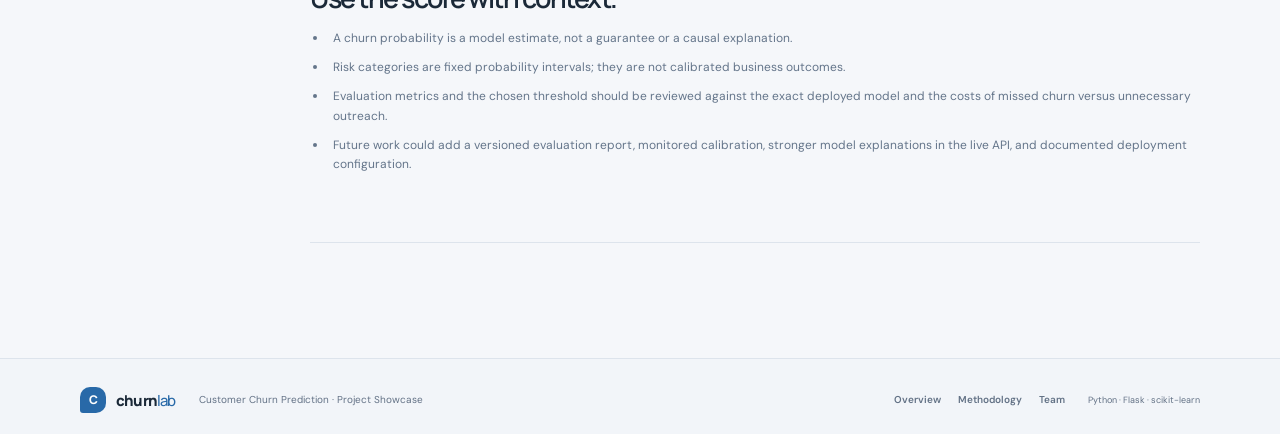
==== commit b4ca6a70: "fix: improve responsive frontend checks" ====
--- a/frontend/methodology.html
+++ b/frontend/methodology.html
@@ -8,7 +8,7 @@
   <title>Methodology | Customer Churn Prediction</title>
   <link rel="stylesheet" href="static/css/style.css">
 </head>
-<body>
+<body class="documentation-page">
   <a class="skip-link" href="#main">Skip to content</a>
   <header class="site-header"><div class="container nav-wrap"><a class="brand" href="index.html"><span class="brand-mark">C</span><span>churn<span class="brand-light">lab</span></span></a><nav class="site-nav" aria-label="Main navigation"><a href="index.html">Overview</a><a class="active" aria-current="page" href="methodology.html">Methodology</a><a href="team.html">Team</a></nav><a class="button button-small button-dark nav-cta" href="index.html#dashboard">Open dashboard <span aria-hidden="true">↗</span></a></div></header>
   <main id="main">
--- a/frontend/static/css/style.css
+++ b/frontend/static/css/style.css
@@ -26,6 +26,9 @@
 * { box-sizing: border-box; }
 html { scroll-behavior: smooth; scroll-padding-top: 94px; }
 body { margin: 0; background: var(--paper); color: var(--ink); font-size: 15px; line-height: 1.65; }
+body.landing-page, body.documentation-page { background-repeat: no-repeat; background-position: 0 76px; }
+body.landing-page { background-image: linear-gradient(180deg, #080A12 0%, #0C1324 23%, #142B59 46%, #244F89 65%, #91A8C3 84%, #F1F4F7 100%); background-size: 100% 660px; }
+body.documentation-page { background-image: linear-gradient(180deg, #080A12 0%, #0C1324 23%, #142B59 46%, #244F89 65%, #91A8C3 84%, #F1F4F7 100%); background-size: 100% 460px; }
 a { color: inherit; text-decoration: none; }
 button, input, select { font: inherit; }
 button, a, input, select { -webkit-tap-highlight-color: transparent; }
@@ -61,7 +64,6 @@
 .button-small { min-height: 39px; padding-inline: 14px; font-size: 12px; }
 
 .hero { position: relative; isolation: isolate; min-height: 660px; display: grid; grid-template-columns: 1.03fr .97fr; align-items: center; gap: 40px; padding-block: 65px 78px; color: #fff; }
-.hero::before { content: ''; position: absolute; z-index: -1; top: 0; bottom: 0; left: 50%; width: 100vw; transform: translateX(-50%); background: linear-gradient(180deg, #080A12 0%, #0C1324 23%, #142B59 46%, #244F89 65%, #91A8C3 84%, #F1F4F7 100%); }
 .hero-copy { padding-top: 4px; }
 .hero .eyebrow { color: #F0D48A; }
 .eyebrow { display: flex; align-items: center; gap: 9px; margin: 0 0 16px; color: var(--blue); font-size: 10px; line-height: 1.4; letter-spacing: 1.55px; font-weight: 800; }
@@ -87,7 +89,7 @@
 .orbit { position: absolute; border: 1px solid #D7E4F0; border-radius: 50%; z-index: -1; }
 .orbit-one { width: 370px; height: 370px; transform: rotate(-24deg) scaleY(.68); }
 .orbit-two { width: 430px; height: 270px; transform: rotate(30deg); border-color: #E1E8F0; }
-.hero-card { width: min(390px, 90%); padding: 23px 24px 17px; border: 1px solid rgba(223,231,225,.9); background: rgba(255,255,255,.92); border-radius: 13px; box-shadow: var(--shadow); transform: rotate(-2deg); }
+.hero-card { width: min(390px, 90%); padding: 23px 24px 17px; border: 1px solid rgba(223,231,225,.9); background: #fff; border-radius: 13px; box-shadow: var(--shadow); transform: rotate(-2deg); }
 .hero-card-top { display: flex; align-items: center; gap: 9px; color: #64758A; font-size: 9px; letter-spacing: 1.2px; font-weight: 800; }
 .mini-icon { width: 23px; height: 23px; display: grid; place-items: center; color: var(--blue); background: var(--blue-wash); border-radius: 6px; font-size: 14px; }
 .live-pill { margin-left: auto; color: var(--blue); font-size: 8px; font-weight: 800; }
@@ -193,7 +195,6 @@
 .copy-json-button:hover { background: var(--blue-wash); }
 
 .page-hero { position: relative; isolation: isolate; padding-block: 83px 58px; color: #fff; }
-.page-hero::before { content: ''; position: absolute; z-index: -1; top: 0; bottom: 0; left: 50%; width: 100vw; transform: translateX(-50%); background: linear-gradient(180deg, #080A12 0%, #0C1324 23%, #142B59 46%, #244F89 65%, #91A8C3 84%, #F1F4F7 100%); }
 .page-hero .eyebrow { color: #F0D48A; }
 .page-hero h1 { color: #fff; }
 .page-hero h1 span { color: #D9E8F8; }
@@ -280,7 +281,7 @@
 .team-conclusion { display: flex; align-items: flex-start; gap: 14px; max-width: 720px; margin-top: 35px; padding: 20px; background: #EAF1F8; border-radius: 9px; }
 .conclusion-mark { color: var(--blue); font-size: 20px; }
 .team-conclusion p { margin: 0; color: #54697D; font-size: 12px; }
-.ownership-grid { display: grid; grid-template-columns: repeat(4,1fr); gap: 10px; }
+.ownership-grid { display: grid; grid-template-columns: repeat(3,1fr); gap: 10px; }
 .ownership-grid > div { display: flex; flex-direction: column; gap: 7px; min-height: 78px; padding: 13px; border: 1px solid var(--line); background: #fff; border-radius: 8px; }
 .ownership-grid strong { color: var(--ink-soft); font-size: 10px; }
 .ownership-grid span { color: var(--blue); font-size: 10px; }
@@ -311,18 +312,20 @@
 }
 @media (max-width: 650px) {
   .container { width: calc(100% - 36px); }
-  .nav-wrap { min-height: 67px; flex-wrap: wrap; gap: 12px; padding-block: 12px; }
+  .nav-wrap { min-height: 67px; display: grid; grid-template-columns: minmax(0,1fr) auto; grid-template-areas: "brand cta" "nav nav"; gap: 12px; padding-block: 12px; }
+  .nav-wrap > .brand { grid-area: brand; min-width: 0; }
   .brand { font-size: 17px; }
-  .site-nav { order: 3; width: 100%; justify-content: center; gap: clamp(22px,9vw,44px); margin: 0; }
+  .site-nav { grid-area: nav; width: 100%; justify-content: center; gap: clamp(22px,9vw,44px); margin: 0; }
   .site-nav a.active::after { bottom: -7px; }
-  .nav-cta { margin-left: auto; }
-  .hero { grid-template-columns: 1fr; padding-block: 54px 50px; }
-  .hero h1, .page-hero h1 { font-size: clamp(42px,12vw,57px); letter-spacing: -2.5px; }
-  .hero-lede { font-size: 14px; }
+  .nav-cta { grid-area: cta; min-width: 0; margin: 0; white-space: nowrap; }
+  .hero { min-width: 0; grid-template-columns: minmax(0,1fr); padding-block: 54px 50px; }
+  .hero-copy, .hero-art { min-width: 0; }
+  .hero h1, .page-hero h1 { font-size: clamp(34px,9.5vw,42px); letter-spacing: -2px; }
+  .hero-lede { max-width: 100%; font-size: 14px; }
   .hero-facts { gap: 8px; margin-top: 27px; font-size: 9px; }
   .hero-facts strong { font-size: 11px; }
-  .hero-art { min-height: 330px; margin-top: 10px; }
-  .hero-card { width: min(370px, 88%); }
+  .hero-art { width: 100%; min-height: 330px; margin-top: 10px; overflow: hidden; }
+  .hero-card { width: min(100%, 370px); transform: none; }
   .floating-note { right: 0; bottom: 20px; }
   .art-caption { bottom: -3px; text-align: center; }
   .section { padding-block: 65px; }
@@ -370,7 +373,7 @@
 }
 @media (max-width: 390px) {
   .container { width: calc(100% - 28px); }
-  .nav-cta { padding-inline: 10px; font-size: 10px; }
+  .nav-cta { padding-inline: 9px; font-size: 9px; }
   .site-nav { gap: 23px; }
   .hero-facts i { display: none; }
   .hero-facts { column-gap: 13px; }
